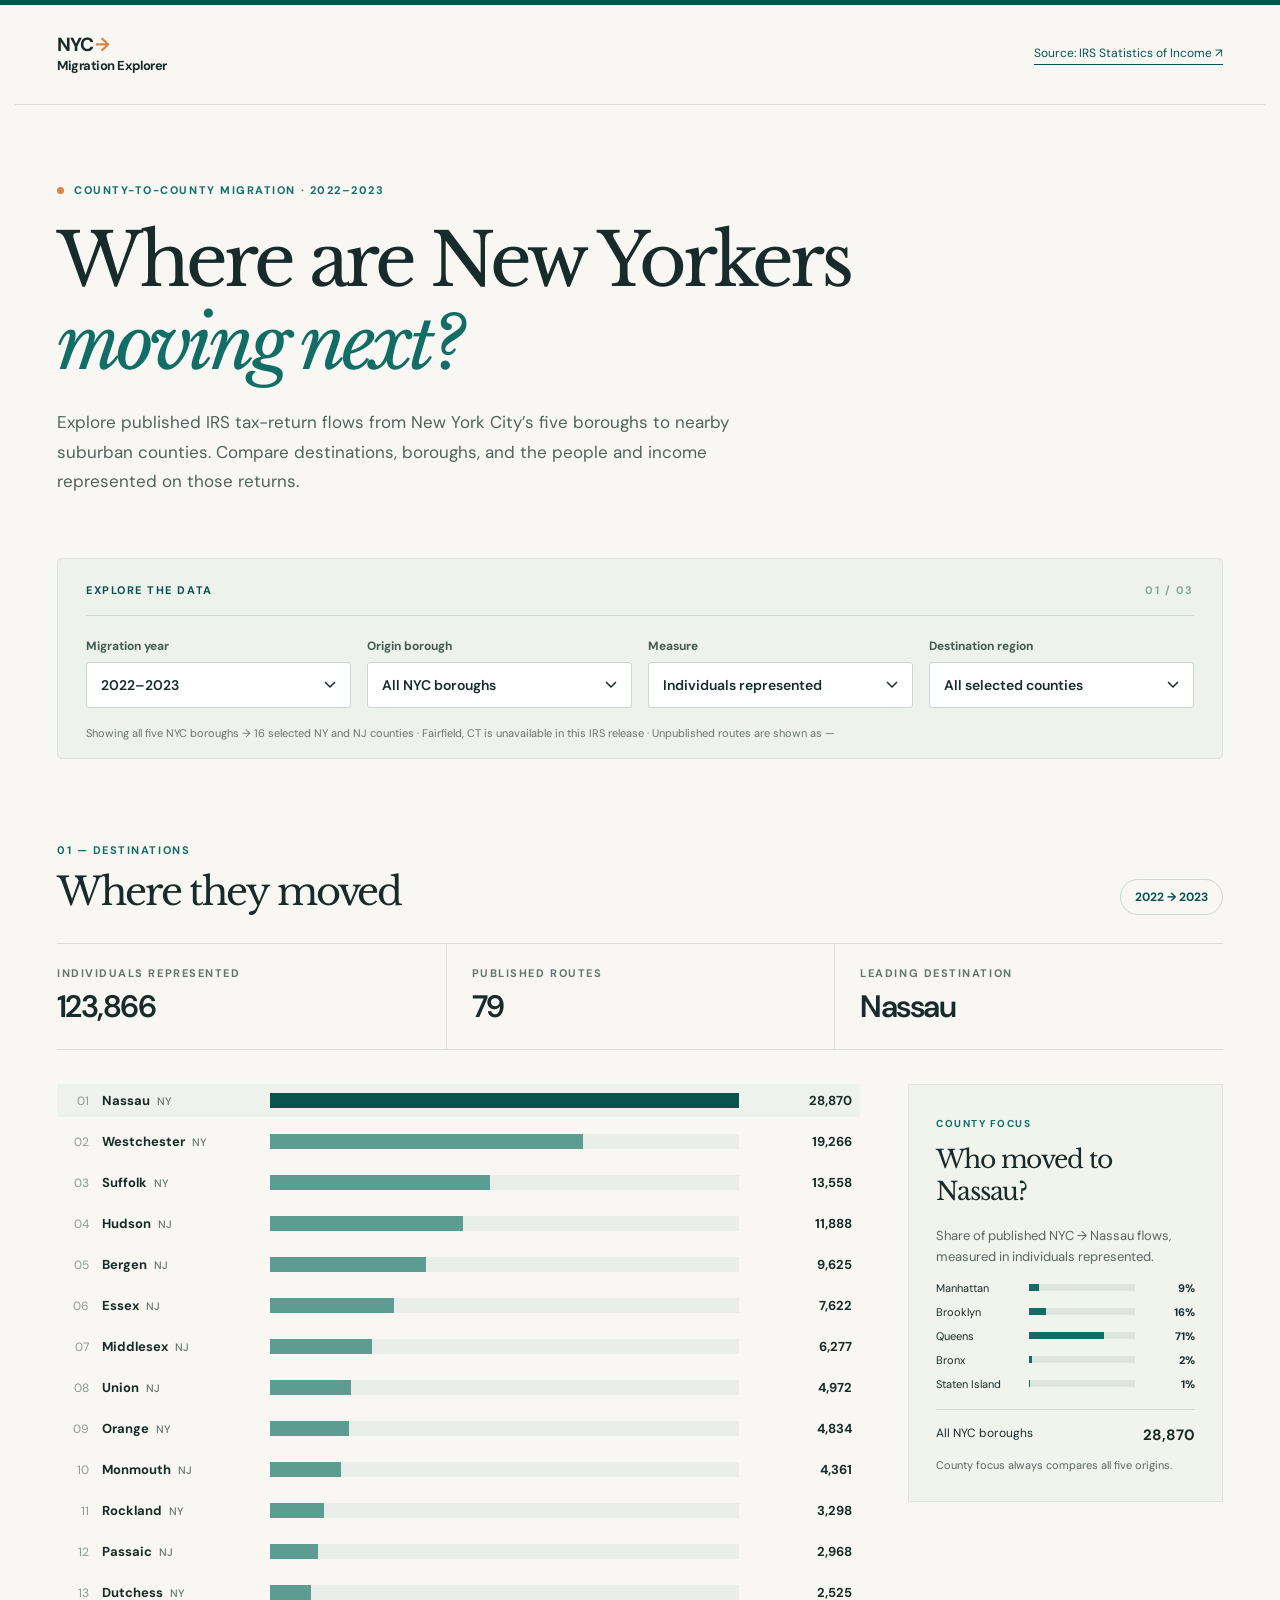
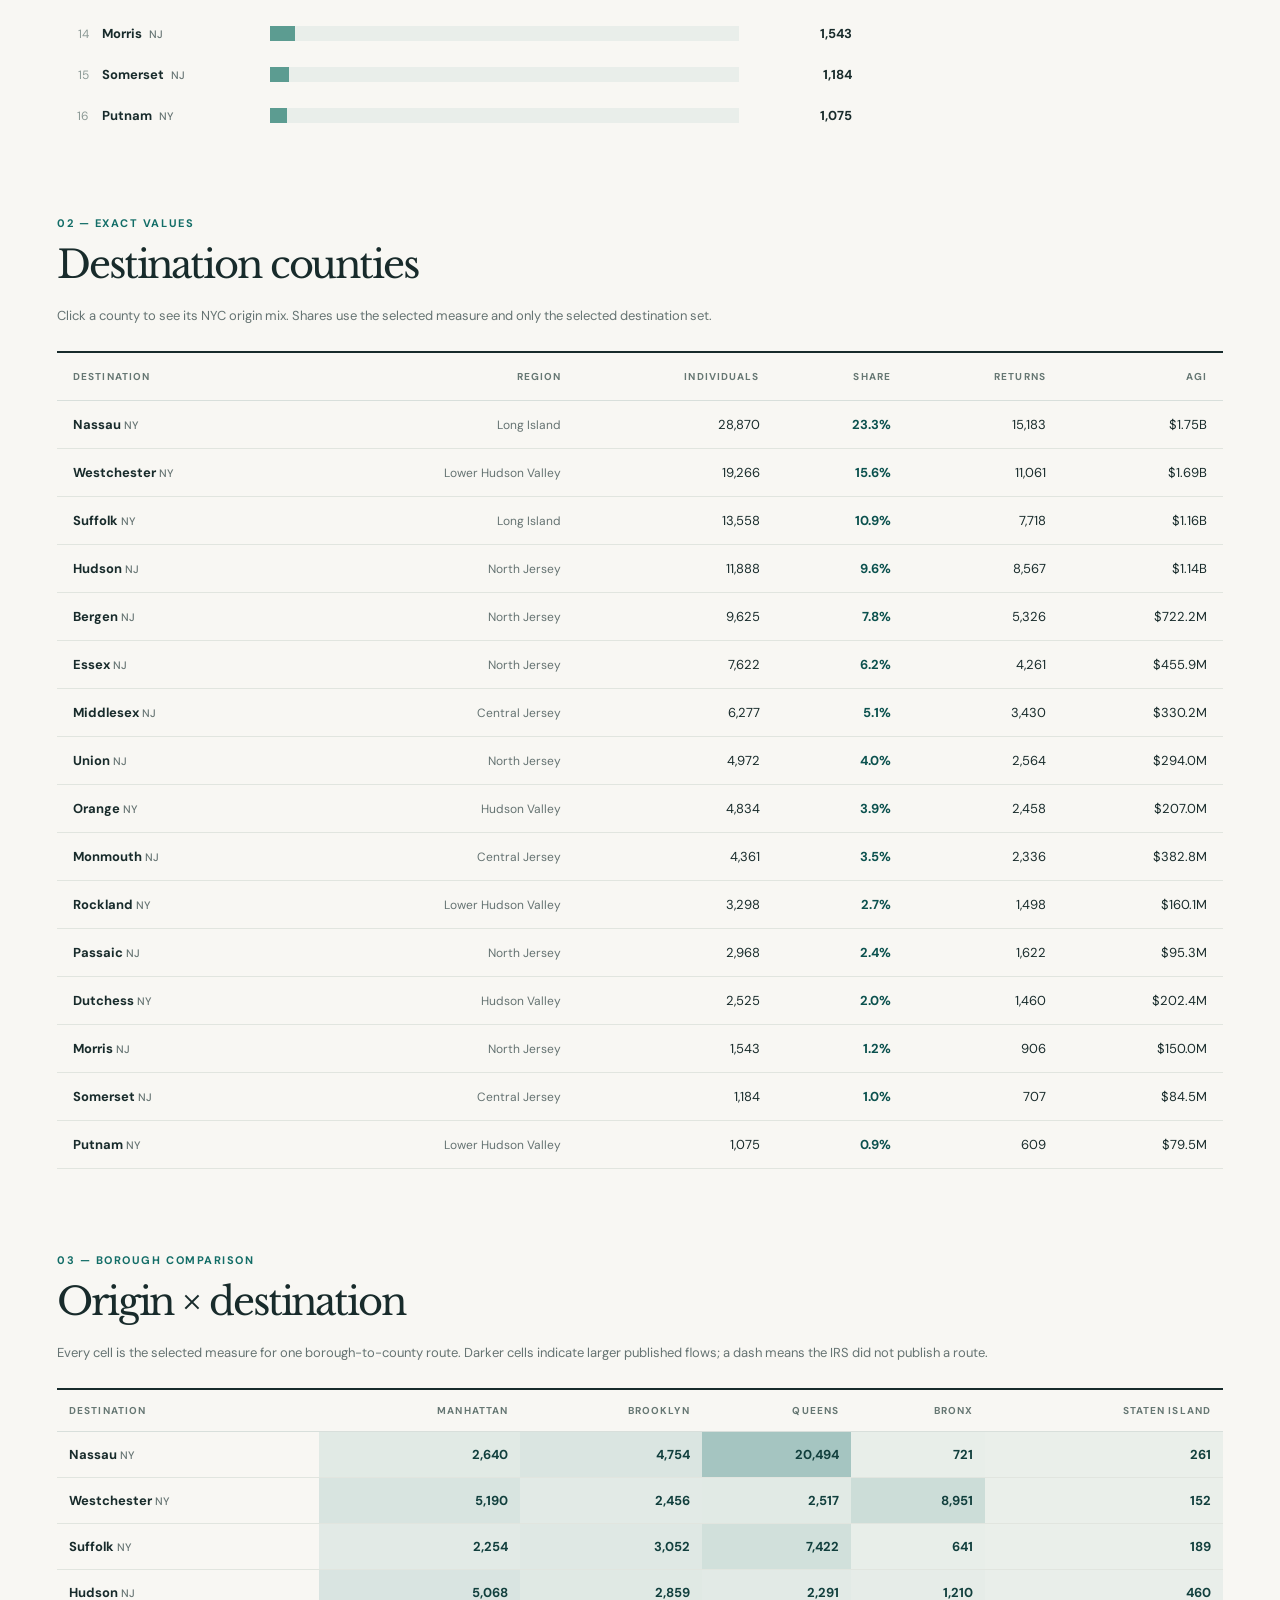
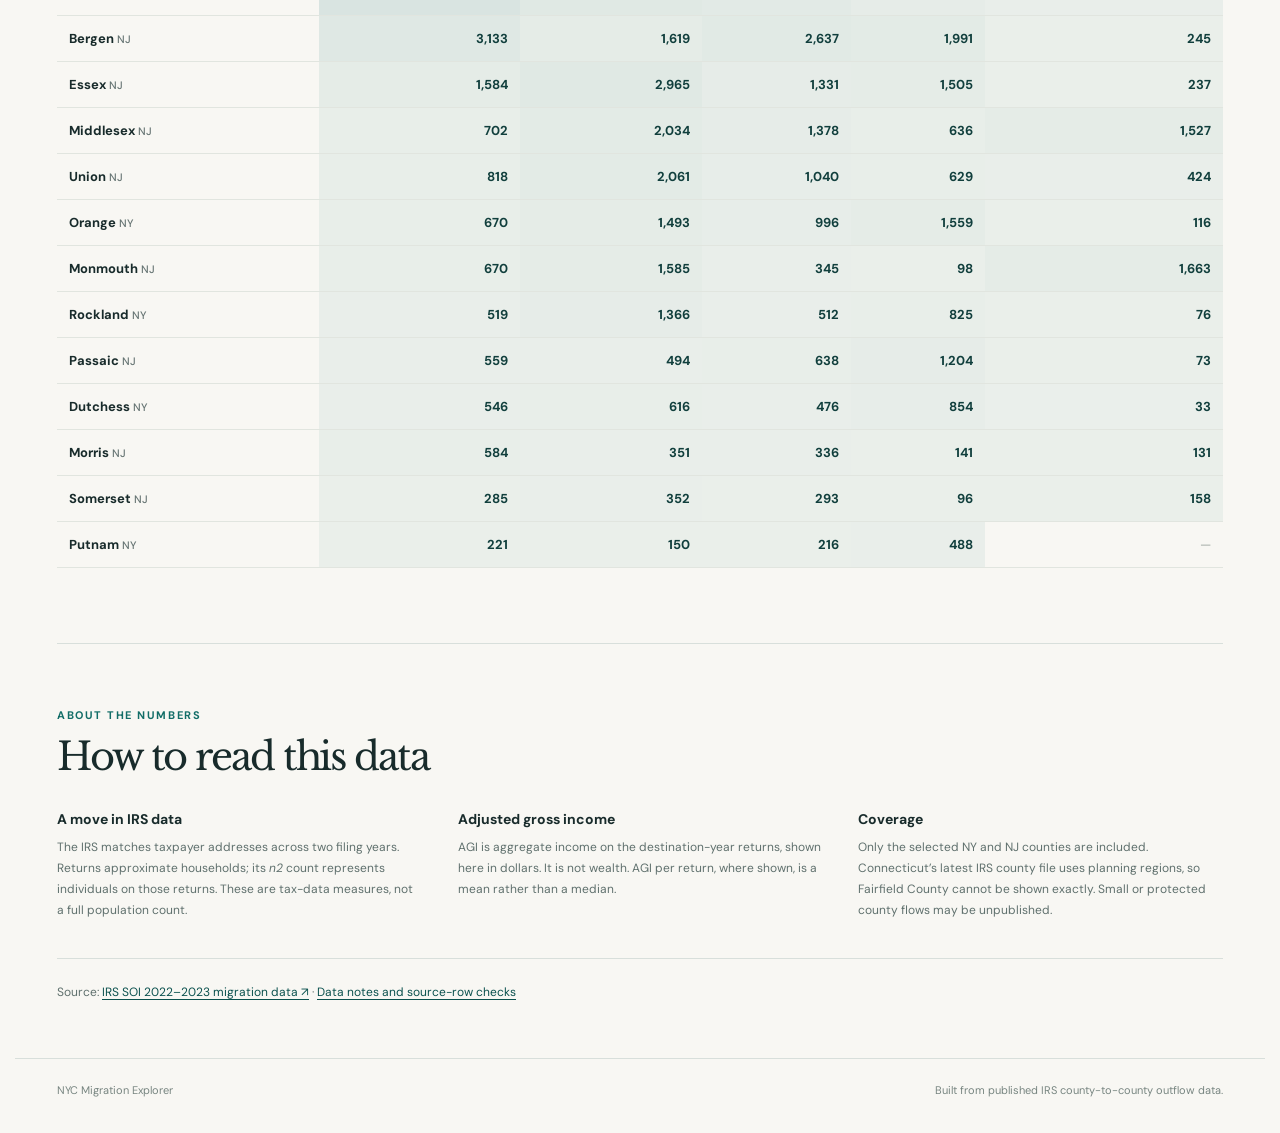
==== county.html @ 56b4300f "default message" ====
<!doctype html>
<html lang="en">
<head>
  <meta charset="utf-8">
  <meta name="viewport" content="width=device-width, initial-scale=1">
  <meta name="theme-color" content="#f8f7f3">
  <title>NYC Migration Explorer · IRS SOI</title>
  <link rel="stylesheet" href="county.css">
</head>
<body>
  <div class="topline"></div>
  <header class="site-header shell">
    <a class="brand" href="county.html">NYC<span class="brand-mark">→</span><br><span>Migration Explorer</span></a>
    <a class="source-link" href="https://www.irs.gov/statistics/soi-tax-stats-migration-data" target="_blank" rel="noopener">Source: IRS Statistics of Income <span aria-hidden="true">↗</span></a>
  </header>

  <main class="shell">
    <section class="intro" aria-labelledby="page-title">
      <div class="eyebrow"><span class="eyebrow-dot"></span> COUNTY-TO-COUNTY MIGRATION · 2022–2023</div>
      <h1 id="page-title">Where are New Yorkers<br><em>moving next?</em></h1>
      <p>Explore published IRS tax-return flows from New York City’s five boroughs to nearby suburban counties. Compare destinations, boroughs, and the people and income represented on those returns.</p>
    </section>

    <section class="control-panel" aria-label="Explore migration flows">
      <div class="control-heading"><span>EXPLORE THE DATA</span><span class="control-index">01 / 03</span></div>
      <div class="controls">
        <label>Migration year
          <select id="year" aria-label="Migration year"><option value="2022-2023">2022–2023</option></select>
        </label>
        <label>Origin borough
          <select id="origin" aria-label="Origin borough"><option value="all">All NYC boroughs</option></select>
        </label>
        <label>Measure
          <select id="metric" aria-label="Measure">
            <option value="exemptions">Individuals represented</option>
            <option value="returns">Tax returns</option>
            <option value="agi_usd">Aggregate AGI</option>
          </select>
        </label>
        <label>Destination region
          <select id="region" aria-label="Destination region"><option value="all">All selected counties</option></select>
        </label>
      </div>
      <p class="filter-note" id="filter-note"></p>
    </section>

    <section class="overview" aria-labelledby="ranking-title">
      <div class="section-heading"><div><span class="section-kicker">01 — DESTINATIONS</span><h2 id="ranking-title">Where they moved</h2></div><span class="year-pill">2022 → 2023</span></div>
      <div class="summary-strip">
        <div><span class="summary-label" id="total-label">INDIVIDUALS REPRESENTED</span><strong id="total-value">—</strong></div>
        <div><span class="summary-label">PUBLISHED ROUTES</span><strong id="route-count">—</strong></div>
        <div><span class="summary-label">LEADING DESTINATION</span><strong id="top-county">—</strong></div>
      </div>
      <div class="chart-layout">
        <div class="ranking" id="ranking" aria-label="Ranked destination counties"></div>
        <aside class="insight" id="insight" aria-live="polite"></aside>
      </div>
    </section>

    <section class="table-section" aria-labelledby="table-title">
      <div class="section-heading"><div><span class="section-kicker">02 — EXACT VALUES</span><h2 id="table-title">Destination counties</h2></div></div>
      <p class="section-description">Click a county to see its NYC origin mix. Shares use the selected measure and only the selected destination set.</p>
      <div class="table-scroll"><table id="destination-table"><thead><tr><th scope="col">Destination</th><th scope="col">Region</th><th scope="col" id="table-metric">Individuals</th><th scope="col">Share</th><th scope="col">Returns</th><th scope="col">AGI</th></tr></thead><tbody></tbody></table></div>
    </section>

    <section class="matrix-section" aria-labelledby="matrix-title">
      <div class="section-heading"><div><span class="section-kicker">03 — BOROUGH COMPARISON</span><h2 id="matrix-title">Origin × destination</h2></div></div>
      <p class="section-description">Every cell is the selected measure for one borough-to-county route. Darker cells indicate larger published flows; a dash means the IRS did not publish a route.</p>
      <div class="table-scroll"><table id="matrix"><thead></thead><tbody></tbody></table></div>
    </section>

    <section class="method" id="methodology" aria-labelledby="method-title">
      <span class="section-kicker">ABOUT THE NUMBERS</span>
      <h2 id="method-title">How to read this data</h2>
      <div class="method-grid">
        <div><h3>A move in IRS data</h3><p>The IRS matches taxpayer addresses across two filing years. Returns approximate households; its <em>n2</em> count represents individuals on those returns. These are tax-data measures, not a full population count.</p></div>
        <div><h3>Adjusted gross income</h3><p>AGI is aggregate income on the destination-year returns, shown here in dollars. It is not wealth. AGI per return, where shown, is a mean rather than a median.</p></div>
        <div><h3>Coverage</h3><p>Only the selected NY and NJ counties are included. Connecticut’s latest IRS county file uses planning regions, so Fairfield County cannot be shown exactly. Small or protected county flows may be unpublished.</p></div>
      </div>
      <p class="method-foot">Source: <a href="https://www.irs.gov/statistics/soi-tax-stats-migration-data-2022-2023" target="_blank" rel="noopener">IRS SOI 2022–2023 migration data ↗</a> · <a href="DATA_NOTES.md">Data notes and source-row checks</a></p>
    </section>
  </main>
  <footer class="site-footer shell"><span>NYC Migration Explorer</span><span>Built from published IRS county-to-county outflow data.</span></footer>
  <script src="county.js" defer></script>
</body>
</html>
---- county.css ----
@import url('https://fonts.googleapis.com/css2?family=DM+Sans:wght@400;500;600;700&family=Libre+Baskerville:ital,wght@0,400;0,700;1,400&display=swap');
:root{--paper:#f8f7f3;--ink:#182b2b;--muted:#657372;--line:#d8dfdb;--teal:#126d67;--teal-dark:#0b514e;--soft:#e8f0eb;--orange:#d9864b}
*{box-sizing:border-box}html{scroll-behavior:smooth}body{margin:0;background:var(--paper);color:var(--ink);font-family:'DM Sans',Arial,sans-serif;font-size:15px}a{color:inherit}.topline{height:5px;background:var(--teal-dark)}.shell{max-width:1250px;margin:auto;padding-left:42px;padding-right:42px}.site-header{height:100px;display:flex;align-items:center;justify-content:space-between;border-bottom:1px solid var(--line)}.brand{text-decoration:none;font-weight:700;letter-spacing:-.055em;font-size:19px;line-height:.96}.brand span:last-child{font-size:13px;letter-spacing:-.035em}.brand-mark{color:var(--orange);padding-left:2px}.source-link{font-size:12px;color:var(--teal-dark);text-decoration:none;border-bottom:1px solid var(--teal-dark);padding-bottom:3px}.source-link:hover{color:var(--orange);border-color:var(--orange)}.intro{padding:78px 0 62px;max-width:900px}.eyebrow,.section-kicker,.control-heading,.summary-label{font-size:11px;font-weight:700;letter-spacing:.14em}.eyebrow{color:var(--teal);display:flex;gap:10px;align-items:center}.eyebrow-dot{width:7px;height:7px;border-radius:50%;background:var(--orange)}h1,h2,h3,p{margin-top:0}h1,h2{font-family:'Libre Baskerville',Georgia,serif;letter-spacing:-.055em}h1{font-size:clamp(46px,5.7vw,74px);line-height:1.14;margin:22px 0 23px;font-weight:400}h1 em{color:var(--teal);font-weight:400}.intro p{max-width:700px;font-size:17px;line-height:1.72;color:#516260;margin-bottom:0}.control-panel{background:#edf2ed;border:1px solid #d8e4dc;border-radius:5px;padding:24px 28px 18px}.control-heading{display:flex;justify-content:space-between;color:var(--teal-dark);padding-bottom:18px;border-bottom:1px solid #ccdad0}.control-index{color:#8aa39b}.controls{display:grid;grid-template-columns:repeat(4,1fr);gap:16px;padding-top:22px}.controls label{font-size:12px;font-weight:700;color:#435a55;display:flex;flex-direction:column;gap:8px}.controls select{appearance:none;background:#fff url("data:image/svg+xml,%3Csvg xmlns='http://www.w3.org/2000/svg' width='12' height='8'%3E%3Cpath d='m1 1 5 5 5-5' fill='none' stroke='%23182b2b' stroke-width='1.5'/%3E%3C/svg%3E") no-repeat right 14px center;border:1px solid #cad8cf;border-radius:3px;padding:13px 34px 13px 14px;color:var(--ink);font:600 14px 'DM Sans',Arial,sans-serif;width:100%;cursor:pointer}.controls select:focus{outline:2px solid var(--teal);outline-offset:2px}.filter-note{font-size:11px;color:var(--muted);margin:18px 0 0}.overview,.table-section,.matrix-section{padding-top:80px}.section-heading{display:flex;align-items:end;justify-content:space-between;gap:20px;margin-bottom:28px}.section-kicker{color:var(--teal)}h2{font-size:clamp(31px,3vw,42px);line-height:1.2;font-weight:400;margin:10px 0 0}.year-pill{border:1px solid #c9d8d0;border-radius:25px;padding:9px 14px;color:var(--teal-dark);font-size:12px;font-weight:700;white-space:nowrap}.summary-strip{display:grid;grid-template-columns:repeat(3,1fr);border-top:1px solid var(--line);border-bottom:1px solid var(--line);margin-bottom:34px}.summary-strip>div{padding:22px 25px 24px 0;display:flex;flex-direction:column;gap:8px}.summary-strip>div+div{border-left:1px solid var(--line);padding-left:25px}.summary-label{color:var(--muted)}.summary-strip strong{font-size:31px;line-height:1.2;font-weight:600;letter-spacing:-.05em}.chart-layout{display:grid;grid-template-columns:minmax(0,1fr) 315px;gap:48px}.ranking{display:flex;flex-direction:column;gap:8px}.rank-row{border:0;background:transparent;width:100%;display:grid;grid-template-columns:32px 155px minmax(60px,1fr) 100px;gap:13px;align-items:center;text-align:left;padding:8px 8px 8px 0;color:var(--ink);font:inherit;cursor:pointer;border-radius:3px}.rank-row:hover,.rank-row.active{background:#edf2ed}.rank-index{color:#8c9a96;font-size:12px;text-align:right}.rank-name{font-weight:700;font-size:13px}.rank-name small{font-weight:500;color:var(--muted);margin-left:4px}.bar-track{height:15px;background:#e9eeea;display:block}.bar-fill{height:100%;display:block;background:#5c9c91}.rank-row:first-child .bar-fill,.rank-row.active .bar-fill{background:var(--teal-dark)}.rank-value{text-align:right;font-variant-numeric:tabular-nums;font-size:13px;font-weight:700}.insight{background:#f1f3ed;border:1px solid #dfe5dc;padding:27px;align-self:start;position:sticky;top:20px;min-height:310px}.insight-kicker{color:var(--teal);font-size:10px;letter-spacing:.15em;font-weight:700}.insight h3{font:400 25px/1.28 'Libre Baskerville',Georgia,serif;letter-spacing:-.045em;margin:12px 0 18px}.insight p{font-size:13px;color:#566764;line-height:1.6}.insight-stat{border-top:1px solid #d4ddd3;padding:15px 0 0;margin-top:18px;display:flex;justify-content:space-between;gap:8px;font-size:12px}.insight-stat strong{font-size:15px}.insight-origin{display:grid;grid-template-columns:85px 1fr 52px;gap:8px;align-items:center;margin-top:10px;font-size:11px}.insight-origin span:last-child{text-align:right;font-variant-numeric:tabular-nums;font-weight:700}.mini-bar{height:7px;background:#dbe5dd}.mini-bar i{height:100%;display:block;background:var(--teal)}.section-description{font-size:13px;line-height:1.6;color:var(--muted);margin:-10px 0 24px}.table-scroll{overflow-x:auto;border-top:2px solid var(--ink)}table{width:100%;border-collapse:collapse;white-space:nowrap}th{text-align:right;color:#667773;font-size:10px;letter-spacing:.11em;text-transform:uppercase;padding:17px 16px;border-bottom:1px solid var(--line)}th:first-child,td:first-child{text-align:left}td{padding:15px 16px;border-bottom:1px solid #e1e5df;font-size:13px;font-variant-numeric:tabular-nums;text-align:right}tbody tr:hover{background:#eef2ec}#destination-table tbody tr{cursor:pointer}td:first-child{font-weight:700}td:first-child small{font-weight:500;color:var(--muted)}.region-cell{color:var(--muted);font-size:12px}.share-cell{color:var(--teal-dark);font-weight:700}.matrix-section{padding-bottom:75px}#matrix th:first-child{position:sticky;left:0;background:var(--paper);z-index:1}#matrix td:first-child{position:sticky;left:0;background:var(--paper);z-index:1}#matrix tbody tr:hover td:first-child{background:#eef2ec}#matrix th,#matrix td{padding:14px 12px}#matrix td.heat{color:#113f3d;font-weight:700}#matrix td.missing{color:#a0a8a3}.method{border-top:1px solid var(--line);padding:60px 0 55px}.method h2{margin-bottom:30px}.method-grid{display:grid;grid-template-columns:repeat(3,1fr);gap:36px}.method h3{font-size:14px;margin:0 0 9px}.method p{font-size:12px;line-height:1.75;color:#5f706d}.method-foot{margin:25px 0 0;padding-top:23px;border-top:1px solid var(--line)}.method-foot a{color:var(--teal-dark);text-decoration-thickness:1px;text-underline-offset:3px}.site-footer{border-top:1px solid var(--line);padding-top:24px;padding-bottom:36px;display:flex;justify-content:space-between;color:#778580;font-size:11px}.error{padding:30px;color:#8e3d30;background:#fff0e9}
@media(max-width:900px){.shell{padding-left:24px;padding-right:24px}.controls{grid-template-columns:repeat(2,1fr)}.chart-layout{grid-template-columns:1fr}.insight{position:static;min-height:0}.method-grid{gap:20px}.rank-row{grid-template-columns:28px 155px minmax(60px,1fr) 90px}}
@media(max-width:600px){.site-header{height:78px}.source-link{font-size:10px;max-width:150px;text-align:right}.intro{padding:55px 0 43px}.intro p{font-size:15px}.controls{grid-template-columns:1fr}.control-panel{padding:19px}.overview,.table-section,.matrix-section{padding-top:58px}.summary-strip>div{padding:14px 8px 15px 0}.summary-strip>div+div{padding-left:10px}.summary-label{font-size:8px}.summary-strip strong{font-size:19px}.rank-row{grid-template-columns:22px 112px minmax(30px,1fr) 71px;gap:7px}.rank-name,.rank-value{font-size:11px}.rank-name small{display:none}.bar-track{height:12px}.method-grid{grid-template-columns:1fr;gap:10px}.site-footer{display:block}.site-footer span{display:block;margin-top:7px}td,th{padding:12px}}
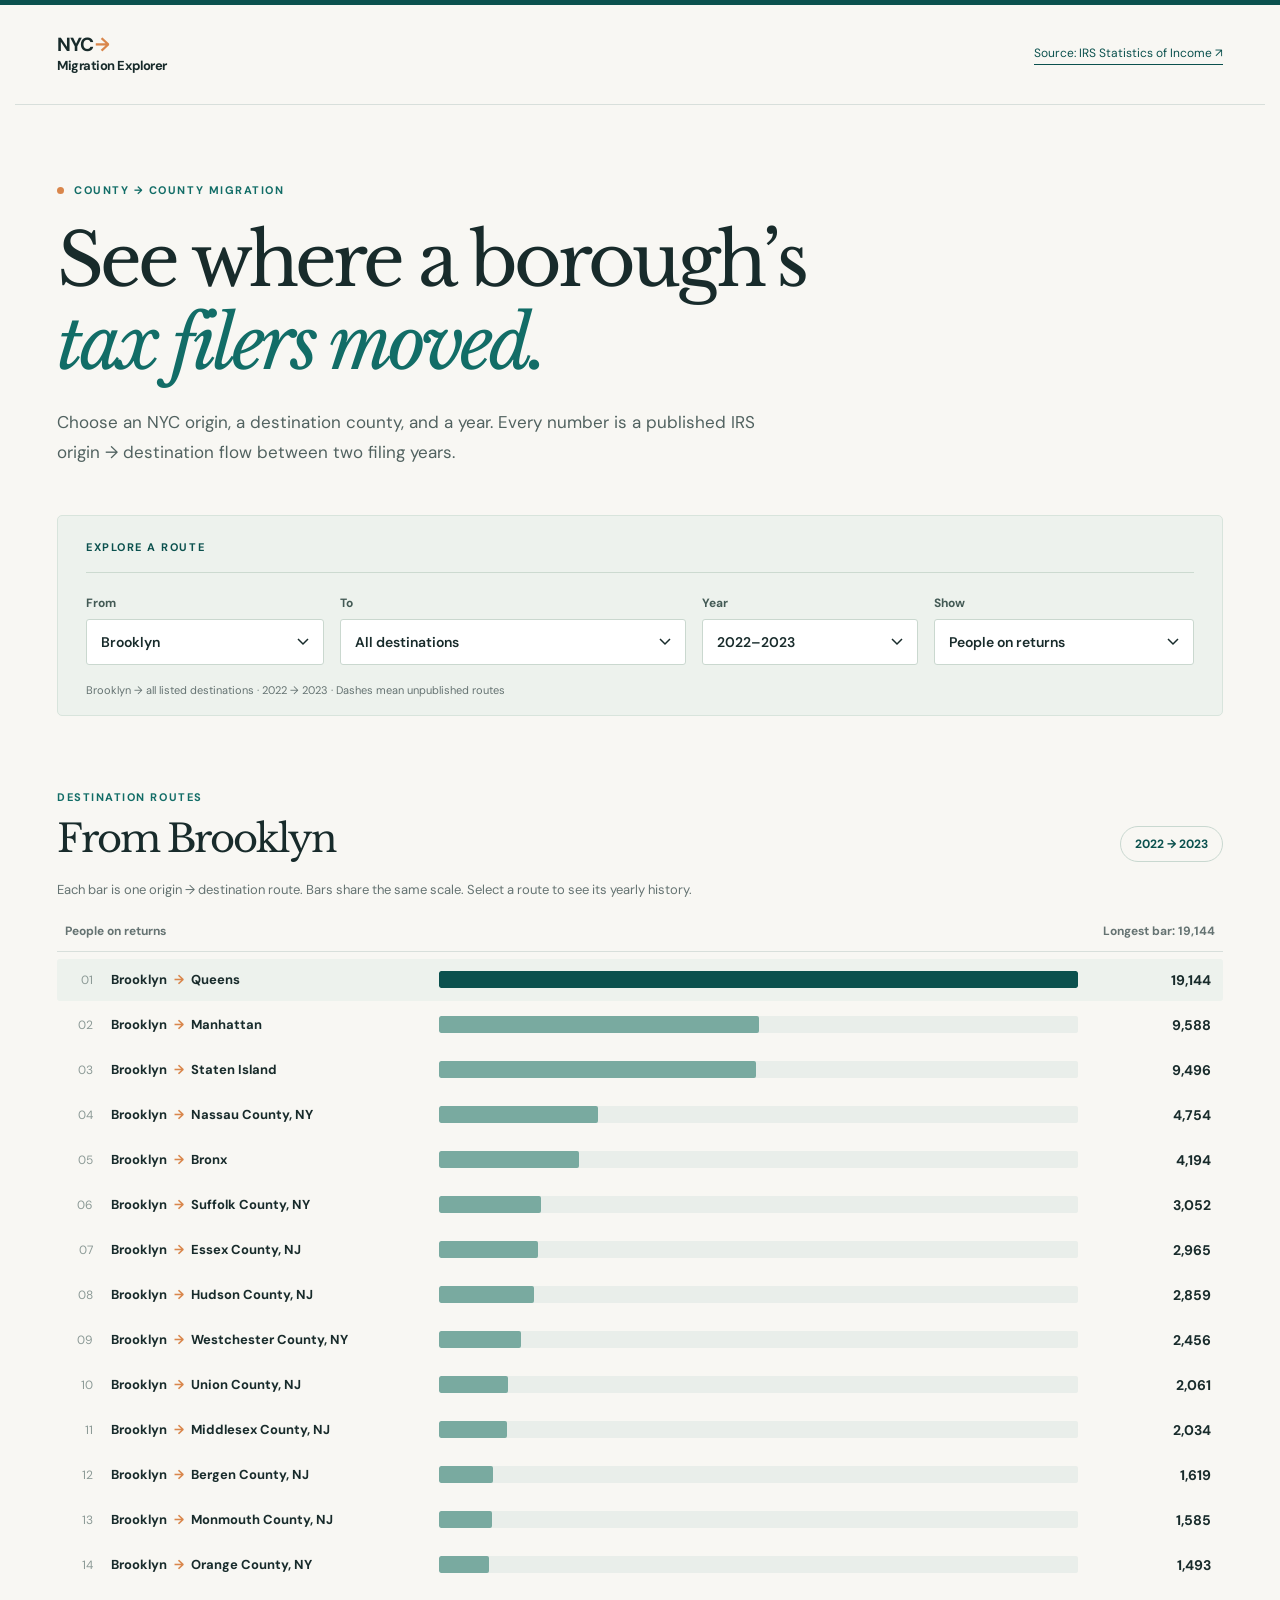
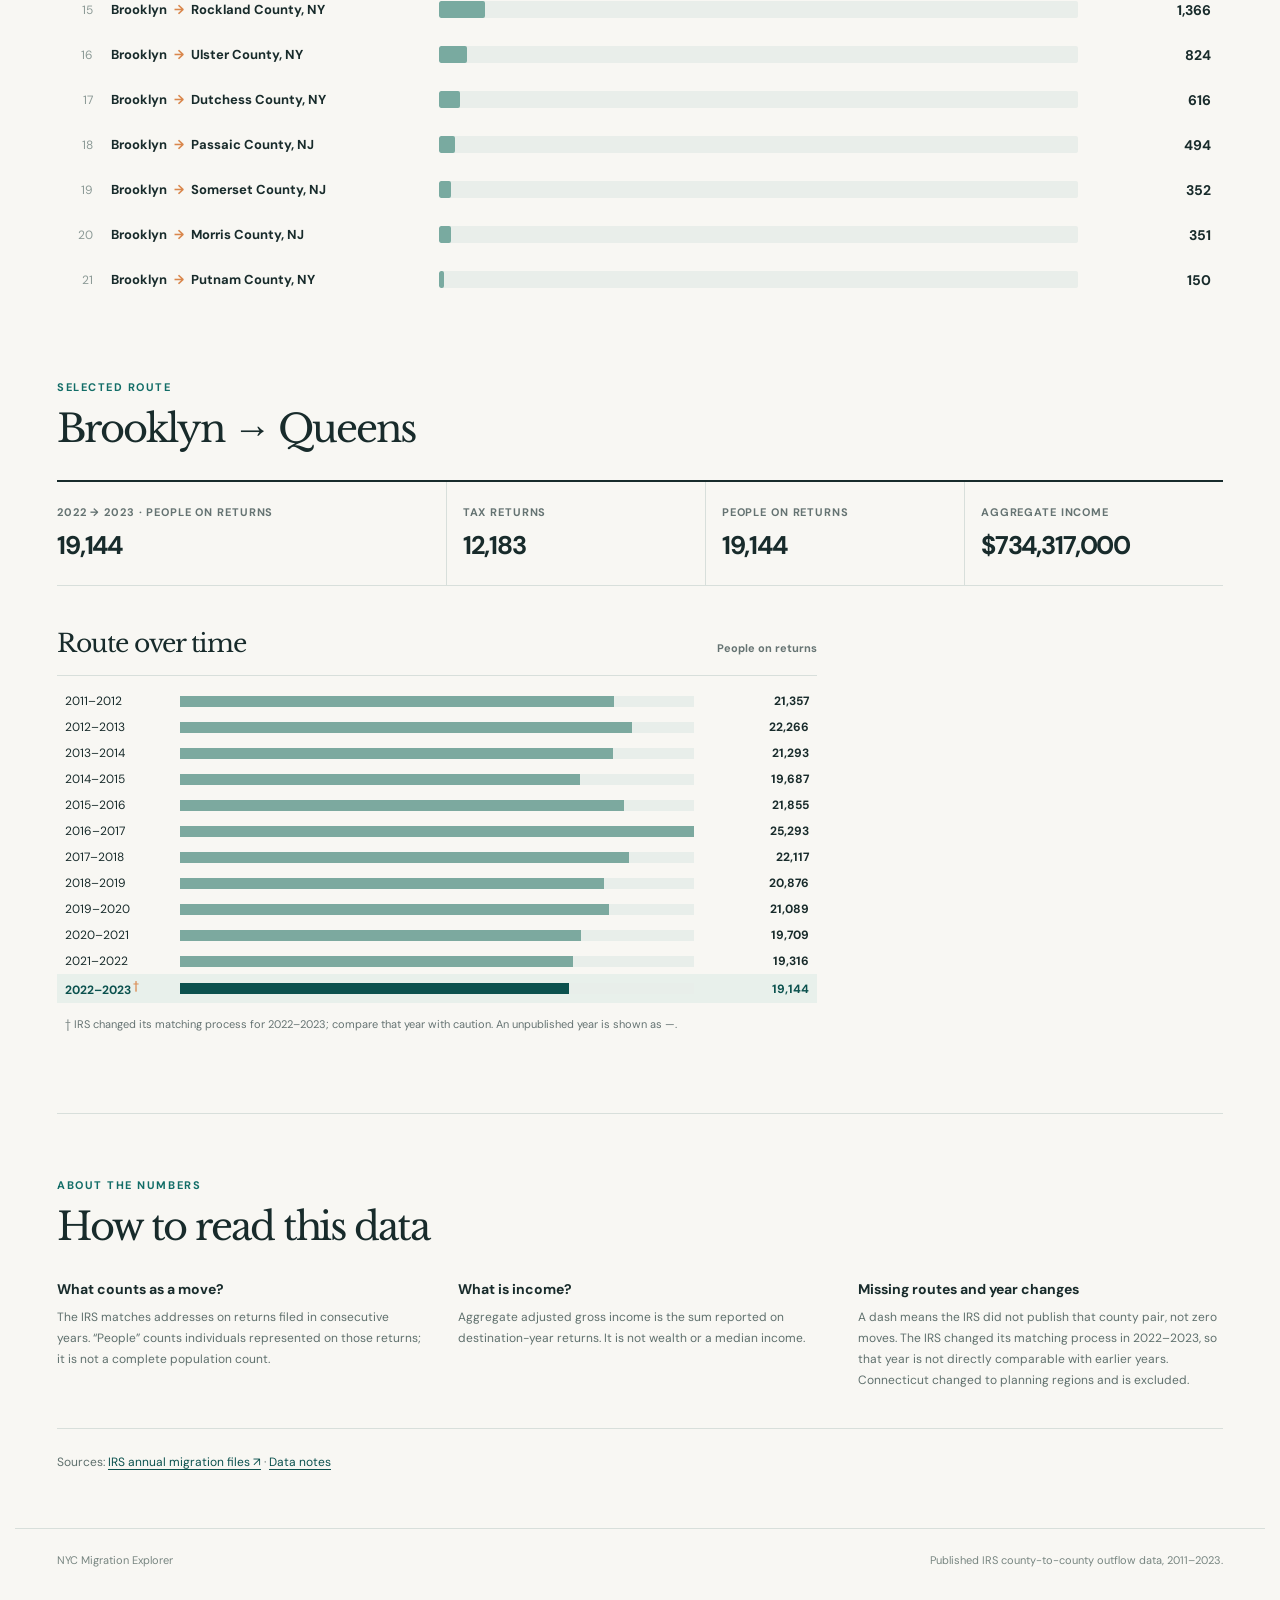
==== commit 6470e9d3: "abc" ====
--- a/county.html
+++ b/county.html
@@ -4,83 +4,61 @@
   <meta charset="utf-8">
   <meta name="viewport" content="width=device-width, initial-scale=1">
   <meta name="theme-color" content="#f8f7f3">
-  <title>NYC Migration Explorer · IRS SOI</title>
+  <title>NYC County Migration Explorer</title>
   <link rel="stylesheet" href="county.css">
 </head>
 <body>
   <div class="topline"></div>
   <header class="site-header shell">
     <a class="brand" href="county.html">NYC<span class="brand-mark">→</span><br><span>Migration Explorer</span></a>
-    <a class="source-link" href="https://www.irs.gov/statistics/soi-tax-stats-migration-data" target="_blank" rel="noopener">Source: IRS Statistics of Income <span aria-hidden="true">↗</span></a>
+    <a class="source-link" href="https://www.irs.gov/statistics/soi-tax-stats-migration-data" target="_blank" rel="noopener">Source: IRS Statistics of Income ↗</a>
   </header>
-
   <main class="shell">
-    <section class="intro" aria-labelledby="page-title">
-      <div class="eyebrow"><span class="eyebrow-dot"></span> COUNTY-TO-COUNTY MIGRATION · 2022–2023</div>
-      <h1 id="page-title">Where are New Yorkers<br><em>moving next?</em></h1>
-      <p>Explore published IRS tax-return flows from New York City’s five boroughs to nearby suburban counties. Compare destinations, boroughs, and the people and income represented on those returns.</p>
+    <section class="intro">
+      <div class="eyebrow"><span class="eyebrow-dot"></span> COUNTY → COUNTY MIGRATION</div>
+      <h1>See where a borough’s<br><em>tax filers moved.</em></h1>
+      <p>Choose an NYC origin, a destination county, and a year. Every number is a published IRS origin → destination flow between two filing years.</p>
     </section>
 
-    <section class="control-panel" aria-label="Explore migration flows">
-      <div class="control-heading"><span>EXPLORE THE DATA</span><span class="control-index">01 / 03</span></div>
+    <section class="control-panel" aria-label="Choose a route and year">
+      <div class="control-heading">EXPLORE A ROUTE</div>
       <div class="controls">
-        <label>Migration year
-          <select id="year" aria-label="Migration year"><option value="2022-2023">2022–2023</option></select>
-        </label>
-        <label>Origin borough
-          <select id="origin" aria-label="Origin borough"><option value="all">All NYC boroughs</option></select>
-        </label>
-        <label>Measure
-          <select id="metric" aria-label="Measure">
-            <option value="exemptions">Individuals represented</option>
-            <option value="returns">Tax returns</option>
-            <option value="agi_usd">Aggregate AGI</option>
-          </select>
-        </label>
-        <label>Destination region
-          <select id="region" aria-label="Destination region"><option value="all">All selected counties</option></select>
-        </label>
+        <label>From <select id="origin" aria-label="Origin borough"></select></label>
+        <label>To <select id="destination" aria-label="Destination county"><option value="all">All destinations</option></select></label>
+        <label>Year <select id="year" aria-label="Migration year"></select></label>
+        <label>Show <select id="metric" aria-label="Measure">
+          <option value="people">People on returns</option>
+          <option value="returns">Tax returns</option>
+          <option value="agi_usd">Aggregate income</option>
+        </select></label>
       </div>
       <p class="filter-note" id="filter-note"></p>
     </section>
 
     <section class="overview" aria-labelledby="ranking-title">
-      <div class="section-heading"><div><span class="section-kicker">01 — DESTINATIONS</span><h2 id="ranking-title">Where they moved</h2></div><span class="year-pill">2022 → 2023</span></div>
-      <div class="summary-strip">
-        <div><span class="summary-label" id="total-label">INDIVIDUALS REPRESENTED</span><strong id="total-value">—</strong></div>
-        <div><span class="summary-label">PUBLISHED ROUTES</span><strong id="route-count">—</strong></div>
-        <div><span class="summary-label">LEADING DESTINATION</span><strong id="top-county">—</strong></div>
-      </div>
-      <div class="chart-layout">
-        <div class="ranking" id="ranking" aria-label="Ranked destination counties"></div>
-        <aside class="insight" id="insight" aria-live="polite"></aside>
-      </div>
+      <div class="section-heading"><div><span class="section-kicker">DESTINATION ROUTES</span><h2 id="ranking-title">From Brooklyn</h2></div><span class="year-pill" id="year-pill"></span></div>
+      <p class="section-description">Each bar is one origin → destination route. Bars share the same scale. Select a route to see its yearly history.</p>
+      <div class="chart-key"><span id="chart-measure"></span><span id="chart-scale"></span></div>
+      <div class="ranking" id="ranking" aria-label="Ranked county-to-county routes"></div>
     </section>
 
-    <section class="table-section" aria-labelledby="table-title">
-      <div class="section-heading"><div><span class="section-kicker">02 — EXACT VALUES</span><h2 id="table-title">Destination counties</h2></div></div>
-      <p class="section-description">Click a county to see its NYC origin mix. Shares use the selected measure and only the selected destination set.</p>
-      <div class="table-scroll"><table id="destination-table"><thead><tr><th scope="col">Destination</th><th scope="col">Region</th><th scope="col" id="table-metric">Individuals</th><th scope="col">Share</th><th scope="col">Returns</th><th scope="col">AGI</th></tr></thead><tbody></tbody></table></div>
+    <section class="route-section" aria-labelledby="route-title">
+      <div class="section-heading"><div><span class="section-kicker">SELECTED ROUTE</span><h2 id="route-title">Brooklyn → Manhattan</h2></div></div>
+      <div id="route-detail"></div>
     </section>
 
-    <section class="matrix-section" aria-labelledby="matrix-title">
-      <div class="section-heading"><div><span class="section-kicker">03 — BOROUGH COMPARISON</span><h2 id="matrix-title">Origin × destination</h2></div></div>
-      <p class="section-description">Every cell is the selected measure for one borough-to-county route. Darker cells indicate larger published flows; a dash means the IRS did not publish a route.</p>
-      <div class="table-scroll"><table id="matrix"><thead></thead><tbody></tbody></table></div>
-    </section>
-
-    <section class="method" id="methodology" aria-labelledby="method-title">
+    <section class="method" aria-labelledby="method-title">
       <span class="section-kicker">ABOUT THE NUMBERS</span>
       <h2 id="method-title">How to read this data</h2>
       <div class="method-grid">
-        <div><h3>A move in IRS data</h3><p>The IRS matches taxpayer addresses across two filing years. Returns approximate households; its <em>n2</em> count represents individuals on those returns. These are tax-data measures, not a full population count.</p></div>
-        <div><h3>Adjusted gross income</h3><p>AGI is aggregate income on the destination-year returns, shown here in dollars. It is not wealth. AGI per return, where shown, is a mean rather than a median.</p></div>
-        <div><h3>Coverage</h3><p>Only the selected NY and NJ counties are included. Connecticut’s latest IRS county file uses planning regions, so Fairfield County cannot be shown exactly. Small or protected county flows may be unpublished.</p></div>
+        <div><h3>What counts as a move?</h3><p>The IRS matches addresses on returns filed in consecutive years. “People” counts individuals represented on those returns; it is not a complete population count.</p></div>
+        <div><h3>What is income?</h3><p>Aggregate adjusted gross income is the sum reported on destination-year returns. It is not wealth or a median income.</p></div>
+        <div><h3>Missing routes and year changes</h3><p>A dash means the IRS did not publish that county pair, not zero moves. The IRS changed its matching process in 2022–2023, so that year is not directly comparable with earlier years. Connecticut changed to planning regions and is excluded.</p></div>
       </div>
-      <p class="method-foot">Source: <a href="https://www.irs.gov/statistics/soi-tax-stats-migration-data-2022-2023" target="_blank" rel="noopener">IRS SOI 2022–2023 migration data ↗</a> · <a href="DATA_NOTES.md">Data notes and source-row checks</a></p>
+      <p class="method-foot">Sources: <a href="https://www.irs.gov/statistics/soi-tax-stats-migration-data" target="_blank" rel="noopener">IRS annual migration files ↗</a> · <a href="DATA_NOTES.md">Data notes</a></p>
     </section>
   </main>
-  <footer class="site-footer shell"><span>NYC Migration Explorer</span><span>Built from published IRS county-to-county outflow data.</span></footer>
+  <footer class="site-footer shell"><span>NYC Migration Explorer</span><span>Published IRS county-to-county outflow data, 2011–2023.</span></footer>
   <script src="county.js" defer></script>
 </body>
 </html>
--- a/county.css
+++ b/county.css
@@ -3,3 +3,18 @@
 *{box-sizing:border-box}html{scroll-behavior:smooth}body{margin:0;background:var(--paper);color:var(--ink);font-family:'DM Sans',Arial,sans-serif;font-size:15px}a{color:inherit}.topline{height:5px;background:var(--teal-dark)}.shell{max-width:1250px;margin:auto;padding-left:42px;padding-right:42px}.site-header{height:100px;display:flex;align-items:center;justify-content:space-between;border-bottom:1px solid var(--line)}.brand{text-decoration:none;font-weight:700;letter-spacing:-.055em;font-size:19px;line-height:.96}.brand span:last-child{font-size:13px;letter-spacing:-.035em}.brand-mark{color:var(--orange);padding-left:2px}.source-link{font-size:12px;color:var(--teal-dark);text-decoration:none;border-bottom:1px solid var(--teal-dark);padding-bottom:3px}.source-link:hover{color:var(--orange);border-color:var(--orange)}.intro{padding:78px 0 62px;max-width:900px}.eyebrow,.section-kicker,.control-heading,.summary-label{font-size:11px;font-weight:700;letter-spacing:.14em}.eyebrow{color:var(--teal);display:flex;gap:10px;align-items:center}.eyebrow-dot{width:7px;height:7px;border-radius:50%;background:var(--orange)}h1,h2,h3,p{margin-top:0}h1,h2{font-family:'Libre Baskerville',Georgia,serif;letter-spacing:-.055em}h1{font-size:clamp(46px,5.7vw,74px);line-height:1.14;margin:22px 0 23px;font-weight:400}h1 em{color:var(--teal);font-weight:400}.intro p{max-width:700px;font-size:17px;line-height:1.72;color:#516260;margin-bottom:0}.control-panel{background:#edf2ed;border:1px solid #d8e4dc;border-radius:5px;padding:24px 28px 18px}.control-heading{display:flex;justify-content:space-between;color:var(--teal-dark);padding-bottom:18px;border-bottom:1px solid #ccdad0}.control-index{color:#8aa39b}.controls{display:grid;grid-template-columns:repeat(4,1fr);gap:16px;padding-top:22px}.controls label{font-size:12px;font-weight:700;color:#435a55;display:flex;flex-direction:column;gap:8px}.controls select{appearance:none;background:#fff url("data:image/svg+xml,%3Csvg xmlns='http://www.w3.org/2000/svg' width='12' height='8'%3E%3Cpath d='m1 1 5 5 5-5' fill='none' stroke='%23182b2b' stroke-width='1.5'/%3E%3C/svg%3E") no-repeat right 14px center;border:1px solid #cad8cf;border-radius:3px;padding:13px 34px 13px 14px;color:var(--ink);font:600 14px 'DM Sans',Arial,sans-serif;width:100%;cursor:pointer}.controls select:focus{outline:2px solid var(--teal);outline-offset:2px}.filter-note{font-size:11px;color:var(--muted);margin:18px 0 0}.overview,.table-section,.matrix-section{padding-top:80px}.section-heading{display:flex;align-items:end;justify-content:space-between;gap:20px;margin-bottom:28px}.section-kicker{color:var(--teal)}h2{font-size:clamp(31px,3vw,42px);line-height:1.2;font-weight:400;margin:10px 0 0}.year-pill{border:1px solid #c9d8d0;border-radius:25px;padding:9px 14px;color:var(--teal-dark);font-size:12px;font-weight:700;white-space:nowrap}.summary-strip{display:grid;grid-template-columns:repeat(3,1fr);border-top:1px solid var(--line);border-bottom:1px solid var(--line);margin-bottom:34px}.summary-strip>div{padding:22px 25px 24px 0;display:flex;flex-direction:column;gap:8px}.summary-strip>div+div{border-left:1px solid var(--line);padding-left:25px}.summary-label{color:var(--muted)}.summary-strip strong{font-size:31px;line-height:1.2;font-weight:600;letter-spacing:-.05em}.chart-layout{display:grid;grid-template-columns:minmax(0,1fr) 315px;gap:48px}.ranking{display:flex;flex-direction:column;gap:8px}.rank-row{border:0;background:transparent;width:100%;display:grid;grid-template-columns:32px 155px minmax(60px,1fr) 100px;gap:13px;align-items:center;text-align:left;padding:8px 8px 8px 0;color:var(--ink);font:inherit;cursor:pointer;border-radius:3px}.rank-row:hover,.rank-row.active{background:#edf2ed}.rank-index{color:#8c9a96;font-size:12px;text-align:right}.rank-name{font-weight:700;font-size:13px}.rank-name small{font-weight:500;color:var(--muted);margin-left:4px}.bar-track{height:15px;background:#e9eeea;display:block}.bar-fill{height:100%;display:block;background:#5c9c91}.rank-row:first-child .bar-fill,.rank-row.active .bar-fill{background:var(--teal-dark)}.rank-value{text-align:right;font-variant-numeric:tabular-nums;font-size:13px;font-weight:700}.insight{background:#f1f3ed;border:1px solid #dfe5dc;padding:27px;align-self:start;position:sticky;top:20px;min-height:310px}.insight-kicker{color:var(--teal);font-size:10px;letter-spacing:.15em;font-weight:700}.insight h3{font:400 25px/1.28 'Libre Baskerville',Georgia,serif;letter-spacing:-.045em;margin:12px 0 18px}.insight p{font-size:13px;color:#566764;line-height:1.6}.insight-stat{border-top:1px solid #d4ddd3;padding:15px 0 0;margin-top:18px;display:flex;justify-content:space-between;gap:8px;font-size:12px}.insight-stat strong{font-size:15px}.insight-origin{display:grid;grid-template-columns:85px 1fr 52px;gap:8px;align-items:center;margin-top:10px;font-size:11px}.insight-origin span:last-child{text-align:right;font-variant-numeric:tabular-nums;font-weight:700}.mini-bar{height:7px;background:#dbe5dd}.mini-bar i{height:100%;display:block;background:var(--teal)}.section-description{font-size:13px;line-height:1.6;color:var(--muted);margin:-10px 0 24px}.table-scroll{overflow-x:auto;border-top:2px solid var(--ink)}table{width:100%;border-collapse:collapse;white-space:nowrap}th{text-align:right;color:#667773;font-size:10px;letter-spacing:.11em;text-transform:uppercase;padding:17px 16px;border-bottom:1px solid var(--line)}th:first-child,td:first-child{text-align:left}td{padding:15px 16px;border-bottom:1px solid #e1e5df;font-size:13px;font-variant-numeric:tabular-nums;text-align:right}tbody tr:hover{background:#eef2ec}#destination-table tbody tr{cursor:pointer}td:first-child{font-weight:700}td:first-child small{font-weight:500;color:var(--muted)}.region-cell{color:var(--muted);font-size:12px}.share-cell{color:var(--teal-dark);font-weight:700}.matrix-section{padding-bottom:75px}#matrix th:first-child{position:sticky;left:0;background:var(--paper);z-index:1}#matrix td:first-child{position:sticky;left:0;background:var(--paper);z-index:1}#matrix tbody tr:hover td:first-child{background:#eef2ec}#matrix th,#matrix td{padding:14px 12px}#matrix td.heat{color:#113f3d;font-weight:700}#matrix td.missing{color:#a0a8a3}.method{border-top:1px solid var(--line);padding:60px 0 55px}.method h2{margin-bottom:30px}.method-grid{display:grid;grid-template-columns:repeat(3,1fr);gap:36px}.method h3{font-size:14px;margin:0 0 9px}.method p{font-size:12px;line-height:1.75;color:#5f706d}.method-foot{margin:25px 0 0;padding-top:23px;border-top:1px solid var(--line)}.method-foot a{color:var(--teal-dark);text-decoration-thickness:1px;text-underline-offset:3px}.site-footer{border-top:1px solid var(--line);padding-top:24px;padding-bottom:36px;display:flex;justify-content:space-between;color:#778580;font-size:11px}.error{padding:30px;color:#8e3d30;background:#fff0e9}
 @media(max-width:900px){.shell{padding-left:24px;padding-right:24px}.controls{grid-template-columns:repeat(2,1fr)}.chart-layout{grid-template-columns:1fr}.insight{position:static;min-height:0}.method-grid{gap:20px}.rank-row{grid-template-columns:28px 155px minmax(60px,1fr) 90px}}
 @media(max-width:600px){.site-header{height:78px}.source-link{font-size:10px;max-width:150px;text-align:right}.intro{padding:55px 0 43px}.intro p{font-size:15px}.controls{grid-template-columns:1fr}.control-panel{padding:19px}.overview,.table-section,.matrix-section{padding-top:58px}.summary-strip>div{padding:14px 8px 15px 0}.summary-strip>div+div{padding-left:10px}.summary-label{font-size:8px}.summary-strip strong{font-size:19px}.rank-row{grid-template-columns:22px 112px minmax(30px,1fr) 71px;gap:7px}.rank-name,.rank-value{font-size:11px}.rank-name small{display:none}.bar-track{height:12px}.method-grid{grid-template-columns:1fr;gap:10px}.site-footer{display:block}.site-footer span{display:block;margin-top:7px}td,th{padding:12px}}
+
+/* Route-first chart and history */
+.intro{padding-bottom:48px}.controls{grid-template-columns:1.1fr 1.6fr 1fr 1.2fr}
+.overview{padding-top:70px}.overview .section-heading{margin-bottom:18px}.overview .section-description{margin:0 0 22px}
+.chart-key{display:flex;justify-content:space-between;gap:12px;color:var(--muted);font-size:12px;font-weight:700;border-bottom:1px solid var(--line);padding:0 8px 12px;margin-bottom:7px}
+.ranking{gap:3px}.rank-row{grid-template-columns:36px minmax(225px,310px) minmax(80px,1fr) 115px;gap:18px;padding:10px 12px 10px 0;min-height:42px}
+.rank-row:focus-visible{outline:2px solid var(--teal);outline-offset:2px}.rank-name{font-size:13px}.rank-name b{color:var(--orange);padding:0 4px}.rank-value{font-size:14px}
+.bar-track{height:17px;border-radius:2px;overflow:hidden}.bar-fill{border-radius:2px;background:#79aaa0}.rank-row.active .bar-fill{background:var(--teal-dark)}
+.route-section{padding:75px 0 80px}.route-summary{display:grid;grid-template-columns:1.5fr repeat(3,1fr);border-top:2px solid var(--ink);border-bottom:1px solid var(--line)}
+.route-summary>div{display:flex;flex-direction:column;gap:10px;padding:23px 16px}.route-summary>div:first-child{padding-left:0}.route-summary>div+div{border-left:1px solid var(--line)}
+.route-summary span{font-size:11px;font-weight:700;text-transform:uppercase;letter-spacing:.08em;color:var(--muted)}.route-summary strong{font-size:clamp(17px,2vw,27px);letter-spacing:-.045em;font-variant-numeric:tabular-nums}
+.history{max-width:760px;margin-top:42px}.history-heading{display:flex;align-items:baseline;justify-content:space-between;gap:12px;border-bottom:1px solid var(--line);margin-bottom:12px}.history-heading h3{font:400 25px/1.3 'Libre Baskerville',Georgia,serif;letter-spacing:-.04em;margin-bottom:15px}.history-heading span{font-size:11px;color:var(--muted);font-weight:700}
+.history-row{display:grid;grid-template-columns:100px minmax(60px,1fr) 100px;gap:15px;align-items:center;padding:5px 8px;font-size:12px;font-variant-numeric:tabular-nums}.history-row.current{background:var(--soft);color:var(--teal-dark);font-weight:700}.history-row strong{text-align:right}.history-track{height:11px;background:#e8eeea}.history-track i{height:100%;display:block;background:#7ca99f}.history-row.current .history-track i{background:var(--teal-dark)}.history-row sup{color:var(--orange);font-weight:700;margin-left:2px}.history p{font-size:11px;color:var(--muted);line-height:1.55;margin:13px 8px 0}
+@media(max-width:900px){.controls{grid-template-columns:repeat(2,1fr)}.rank-row{grid-template-columns:30px minmax(190px,260px) minmax(60px,1fr) 100px}.route-summary{grid-template-columns:repeat(2,1fr)}.route-summary>div:nth-child(3){border-left:0}}
+@media(max-width:600px){.controls{grid-template-columns:1fr}.rank-row{grid-template-columns:22px minmax(0,1fr) 72px;gap:7px}.rank-row .bar-track{grid-column:2 / 4;grid-row:2;height:7px}.rank-name{font-size:11px}.rank-value{font-size:11px}.route-section{padding-top:55px}.route-summary{grid-template-columns:1fr 1fr}.route-summary>div{padding:15px 8px}.route-summary span{font-size:9px}.route-summary strong{font-size:17px}.history-row{grid-template-columns:88px minmax(40px,1fr) 75px;gap:7px;font-size:10px}}
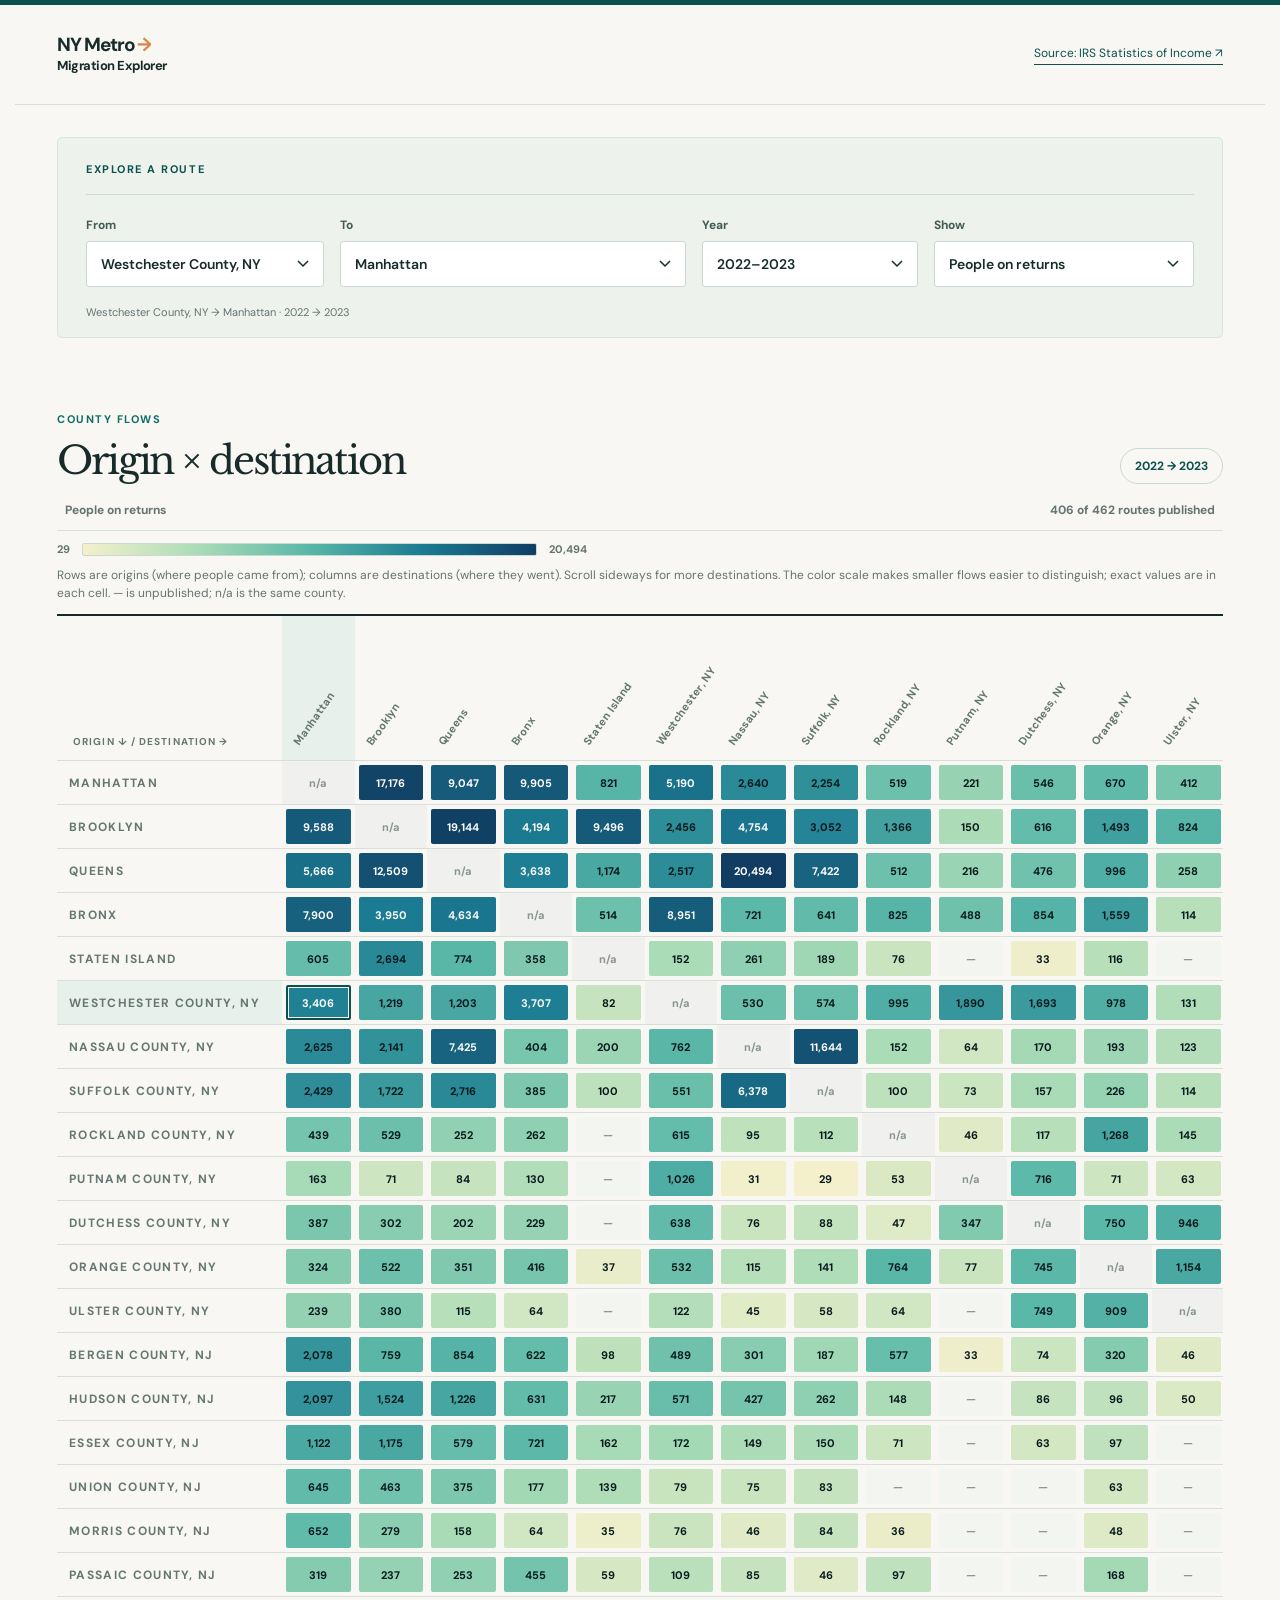
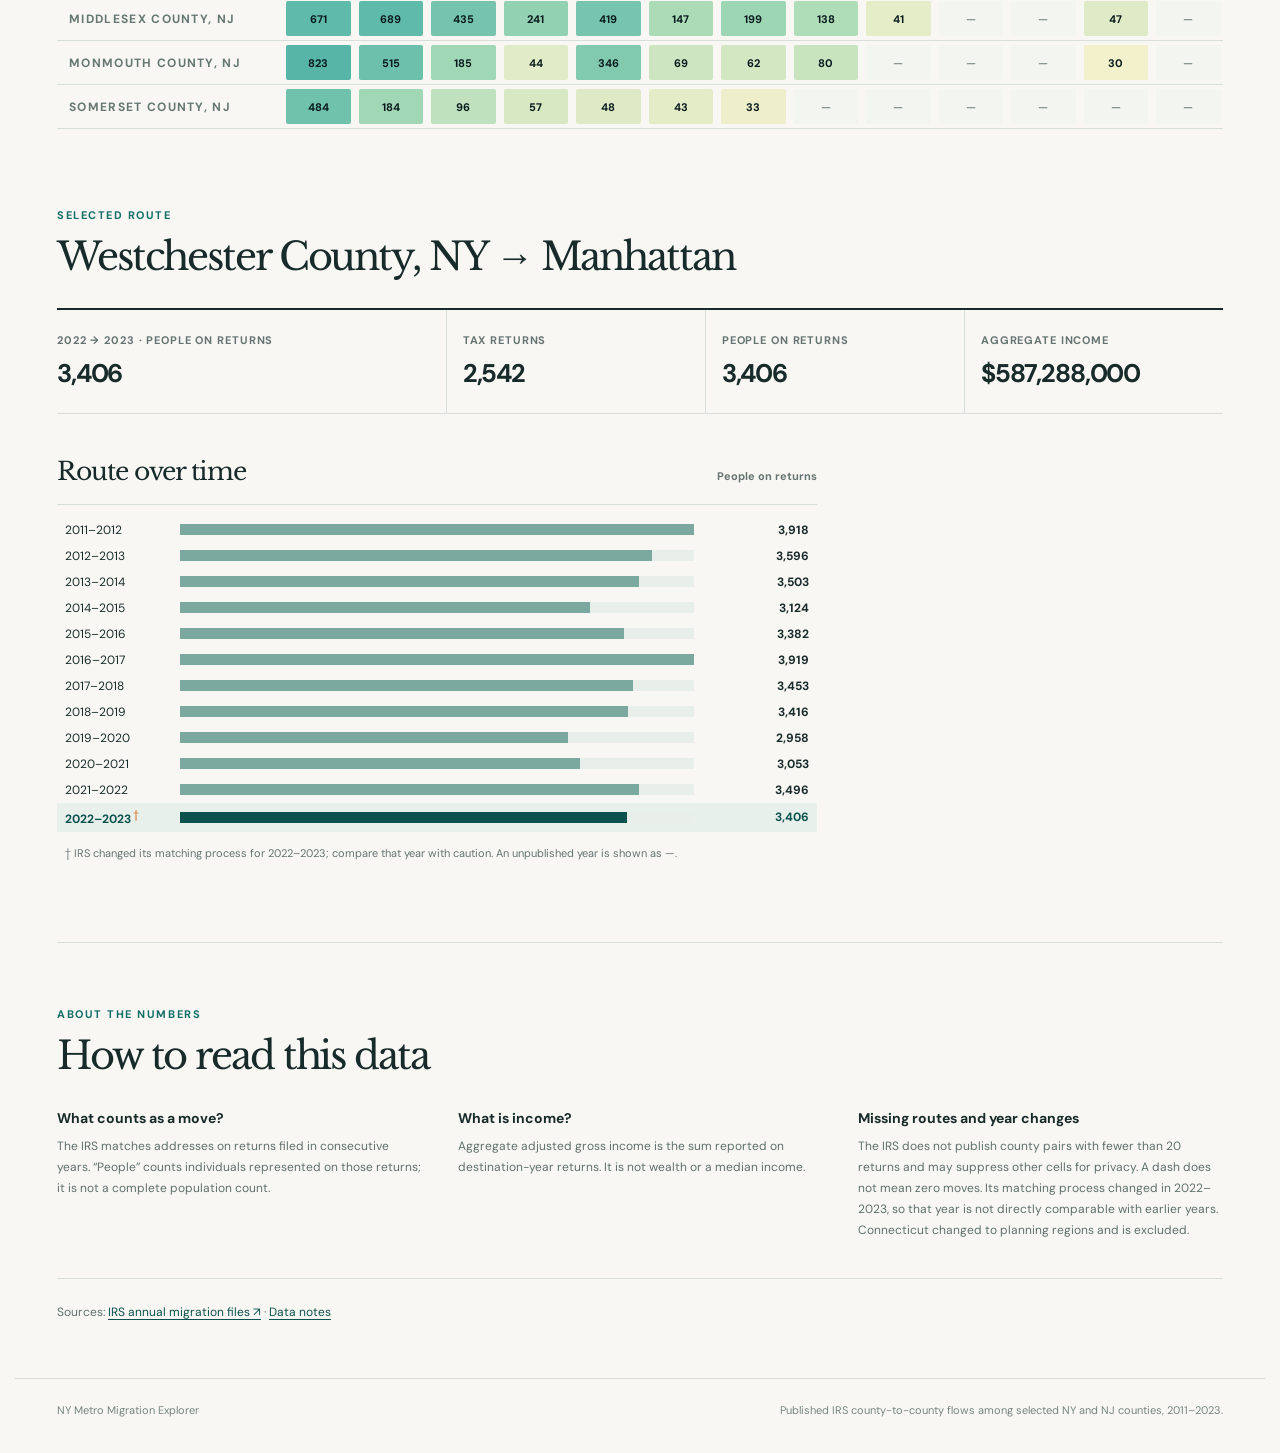
==== commit aa61f3f5: "default message" ====
--- a/county.html
+++ b/county.html
@@ -4,27 +4,21 @@
   <meta charset="utf-8">
   <meta name="viewport" content="width=device-width, initial-scale=1">
   <meta name="theme-color" content="#f8f7f3">
-  <title>NYC County Migration Explorer</title>
+  <title>NY Metro County Migration Explorer</title>
   <link rel="stylesheet" href="county.css">
 </head>
 <body>
   <div class="topline"></div>
   <header class="site-header shell">
-    <a class="brand" href="county.html">NYC<span class="brand-mark">→</span><br><span>Migration Explorer</span></a>
+    <a class="brand" href="county.html">NY Metro<span class="brand-mark">→</span><br><span>Migration Explorer</span></a>
     <a class="source-link" href="https://www.irs.gov/statistics/soi-tax-stats-migration-data" target="_blank" rel="noopener">Source: IRS Statistics of Income ↗</a>
   </header>
   <main class="shell">
-    <section class="intro">
-      <div class="eyebrow"><span class="eyebrow-dot"></span> COUNTY → COUNTY MIGRATION</div>
-      <h1>See where a borough’s<br><em>tax filers moved.</em></h1>
-      <p>Choose an NYC origin, a destination county, and a year. Every number is a published IRS origin → destination flow between two filing years.</p>
-    </section>
-
     <section class="control-panel" aria-label="Choose a route and year">
       <div class="control-heading">EXPLORE A ROUTE</div>
       <div class="controls">
-        <label>From <select id="origin" aria-label="Origin borough"></select></label>
-        <label>To <select id="destination" aria-label="Destination county"><option value="all">All destinations</option></select></label>
+        <label>From <select id="origin" aria-label="Origin county"></select></label>
+        <label>To <select id="destination" aria-label="Destination county"></select></label>
         <label>Year <select id="year" aria-label="Migration year"></select></label>
         <label>Show <select id="metric" aria-label="Measure">
           <option value="people">People on returns</option>
@@ -35,15 +29,16 @@
       <p class="filter-note" id="filter-note"></p>
     </section>
 
-    <section class="overview" aria-labelledby="ranking-title">
-      <div class="section-heading"><div><span class="section-kicker">DESTINATION ROUTES</span><h2 id="ranking-title">From Brooklyn</h2></div><span class="year-pill" id="year-pill"></span></div>
-      <p class="section-description">Each bar is one origin → destination route. Bars share the same scale. Select a route to see its yearly history.</p>
-      <div class="chart-key"><span id="chart-measure"></span><span id="chart-scale"></span></div>
-      <div class="ranking" id="ranking" aria-label="Ranked county-to-county routes"></div>
+    <section class="overview" aria-labelledby="grid-title">
+      <div class="section-heading"><div><span class="section-kicker">COUNTY FLOWS</span><h2 id="grid-title">Origin × destination</h2></div><span class="year-pill" id="year-pill"></span></div>
+      <div class="chart-key"><span id="chart-measure"></span><span id="grid-coverage"></span></div>
+      <div class="heat-legend" aria-label="Flow color scale"><span id="legend-min"></span><span class="heat-legend-ramp" aria-hidden="true"></span><span id="legend-max"></span></div>
+      <p class="grid-note">Rows are origins (where people came from); columns are destinations (where they went). Scroll sideways for more destinations. The color scale makes smaller flows easier to distinguish; exact values are in each cell. — is unpublished; n/a is the same county.</p>
+      <div class="flow-grid-scroll"><table class="flow-grid" id="flow-grid" aria-label="Origins by destination county"><thead></thead><tbody></tbody></table></div>
     </section>
 
     <section class="route-section" aria-labelledby="route-title">
-      <div class="section-heading"><div><span class="section-kicker">SELECTED ROUTE</span><h2 id="route-title">Brooklyn → Manhattan</h2></div></div>
+      <div class="section-heading"><div><span class="section-kicker">SELECTED ROUTE</span><h2 id="route-title">Westchester County, NY → Manhattan</h2></div></div>
       <div id="route-detail"></div>
     </section>
 
@@ -53,12 +48,12 @@
       <div class="method-grid">
         <div><h3>What counts as a move?</h3><p>The IRS matches addresses on returns filed in consecutive years. “People” counts individuals represented on those returns; it is not a complete population count.</p></div>
         <div><h3>What is income?</h3><p>Aggregate adjusted gross income is the sum reported on destination-year returns. It is not wealth or a median income.</p></div>
-        <div><h3>Missing routes and year changes</h3><p>A dash means the IRS did not publish that county pair, not zero moves. The IRS changed its matching process in 2022–2023, so that year is not directly comparable with earlier years. Connecticut changed to planning regions and is excluded.</p></div>
+        <div><h3>Missing routes and year changes</h3><p>The IRS does not publish county pairs with fewer than 20 returns and may suppress other cells for privacy. A dash does not mean zero moves. Its matching process changed in 2022–2023, so that year is not directly comparable with earlier years. Connecticut changed to planning regions and is excluded.</p></div>
       </div>
       <p class="method-foot">Sources: <a href="https://www.irs.gov/statistics/soi-tax-stats-migration-data" target="_blank" rel="noopener">IRS annual migration files ↗</a> · <a href="DATA_NOTES.md">Data notes</a></p>
     </section>
   </main>
-  <footer class="site-footer shell"><span>NYC Migration Explorer</span><span>Published IRS county-to-county outflow data, 2011–2023.</span></footer>
+  <footer class="site-footer shell"><span>NY Metro Migration Explorer</span><span>Published IRS county-to-county flows among selected NY and NJ counties, 2011–2023.</span></footer>
   <script src="county.js" defer></script>
 </body>
 </html>
--- a/county.css
+++ b/county.css
@@ -4,10 +4,13 @@
 @media(max-width:900px){.shell{padding-left:24px;padding-right:24px}.controls{grid-template-columns:repeat(2,1fr)}.chart-layout{grid-template-columns:1fr}.insight{position:static;min-height:0}.method-grid{gap:20px}.rank-row{grid-template-columns:28px 155px minmax(60px,1fr) 90px}}
 @media(max-width:600px){.site-header{height:78px}.source-link{font-size:10px;max-width:150px;text-align:right}.intro{padding:55px 0 43px}.intro p{font-size:15px}.controls{grid-template-columns:1fr}.control-panel{padding:19px}.overview,.table-section,.matrix-section{padding-top:58px}.summary-strip>div{padding:14px 8px 15px 0}.summary-strip>div+div{padding-left:10px}.summary-label{font-size:8px}.summary-strip strong{font-size:19px}.rank-row{grid-template-columns:22px 112px minmax(30px,1fr) 71px;gap:7px}.rank-name,.rank-value{font-size:11px}.rank-name small{display:none}.bar-track{height:12px}.method-grid{grid-template-columns:1fr;gap:10px}.site-footer{display:block}.site-footer span{display:block;margin-top:7px}td,th{padding:12px}}
 
-/* Route-first chart and history */
-.intro{padding-bottom:48px}.controls{grid-template-columns:1.1fr 1.6fr 1fr 1.2fr}
+/* Route grid and history */
+main>.control-panel{margin-top:32px}.controls{grid-template-columns:1.1fr 1.6fr 1fr 1.2fr}
 .overview{padding-top:70px}.overview .section-heading{margin-bottom:18px}.overview .section-description{margin:0 0 22px}
 .chart-key{display:flex;justify-content:space-between;gap:12px;color:var(--muted);font-size:12px;font-weight:700;border-bottom:1px solid var(--line);padding:0 8px 12px;margin-bottom:7px}
+.heat-legend{display:flex;align-items:center;gap:12px;max-width:530px;margin:11px 0 10px;color:var(--muted);font-size:11px;font-weight:700;font-variant-numeric:tabular-nums}.heat-legend-ramp{height:13px;flex:1;border:1px solid #cbd8cf;border-radius:2px;background:linear-gradient(90deg,#f5f0cc 0%,#abdcb7 25%,#59b7a8 50%,#1b7b92 75%,#113d63 100%)}
+.grid-note{font-size:12px;line-height:1.5;color:var(--muted);margin:0 0 12px}.unpublished-note{background:#f3f5f1;border-left:3px solid var(--orange);padding:12px 15px;color:#425650;font-size:13px;line-height:1.5;margin:0 0 18px}
+.flow-grid-scroll{overflow-x:auto;border-top:2px solid var(--ink)}.flow-grid{min-width:1820px;width:100%;table-layout:fixed;border-collapse:separate;border-spacing:0}.flow-grid th:first-child{width:225px}.flow-grid thead th{position:sticky;top:0;height:145px;background:var(--paper);z-index:2;text-align:center;white-space:normal;line-height:1.3}.flow-grid thead th:first-child{text-align:left;left:0;z-index:3;vertical-align:bottom;padding-bottom:12px}.flow-grid thead .axis-label{position:absolute;left:20px;bottom:12px;display:block;white-space:nowrap;transform:rotate(-55deg);transform-origin:left bottom;font-size:11px;letter-spacing:0;text-transform:none}.flow-grid tbody th{position:sticky;left:0;z-index:1;background:var(--paper);text-align:left;font-size:12px;font-weight:700;padding:6px 12px;border-bottom:1px solid var(--line);white-space:normal}.flow-grid th.selected-axis{background:var(--soft)}.flow-grid td{padding:4px;border-bottom:1px solid var(--line);text-align:center}.flow-grid td.same-county{background:#f0f1ee;color:#899590;font-size:11px;font-weight:700}.flow-cell{display:block;width:100%;min-height:35px;border:1px solid transparent;border-radius:2px;background:var(--cell-bg);color:var(--cell-ink);font:700 11px 'DM Sans',Arial,sans-serif;font-variant-numeric:tabular-nums;white-space:nowrap;cursor:pointer}.flow-cell:hover,.flow-cell:focus-visible{border-color:var(--teal-dark);outline:none}.flow-cell.active{border:2px solid var(--teal-dark);box-shadow:inset 0 0 0 1px var(--paper)}.flow-cell.unpublished{background:#f3f5f1;color:#87938f}.flow-grid tbody tr:hover th{background:#eef2ec}
 .ranking{gap:3px}.rank-row{grid-template-columns:36px minmax(225px,310px) minmax(80px,1fr) 115px;gap:18px;padding:10px 12px 10px 0;min-height:42px}
 .rank-row:focus-visible{outline:2px solid var(--teal);outline-offset:2px}.rank-name{font-size:13px}.rank-name b{color:var(--orange);padding:0 4px}.rank-value{font-size:14px}
 .bar-track{height:17px;border-radius:2px;overflow:hidden}.bar-fill{border-radius:2px;background:#79aaa0}.rank-row.active .bar-fill{background:var(--teal-dark)}
@@ -17,4 +20,4 @@
 .history{max-width:760px;margin-top:42px}.history-heading{display:flex;align-items:baseline;justify-content:space-between;gap:12px;border-bottom:1px solid var(--line);margin-bottom:12px}.history-heading h3{font:400 25px/1.3 'Libre Baskerville',Georgia,serif;letter-spacing:-.04em;margin-bottom:15px}.history-heading span{font-size:11px;color:var(--muted);font-weight:700}
 .history-row{display:grid;grid-template-columns:100px minmax(60px,1fr) 100px;gap:15px;align-items:center;padding:5px 8px;font-size:12px;font-variant-numeric:tabular-nums}.history-row.current{background:var(--soft);color:var(--teal-dark);font-weight:700}.history-row strong{text-align:right}.history-track{height:11px;background:#e8eeea}.history-track i{height:100%;display:block;background:#7ca99f}.history-row.current .history-track i{background:var(--teal-dark)}.history-row sup{color:var(--orange);font-weight:700;margin-left:2px}.history p{font-size:11px;color:var(--muted);line-height:1.55;margin:13px 8px 0}
 @media(max-width:900px){.controls{grid-template-columns:repeat(2,1fr)}.rank-row{grid-template-columns:30px minmax(190px,260px) minmax(60px,1fr) 100px}.route-summary{grid-template-columns:repeat(2,1fr)}.route-summary>div:nth-child(3){border-left:0}}
-@media(max-width:600px){.controls{grid-template-columns:1fr}.rank-row{grid-template-columns:22px minmax(0,1fr) 72px;gap:7px}.rank-row .bar-track{grid-column:2 / 4;grid-row:2;height:7px}.rank-name{font-size:11px}.rank-value{font-size:11px}.route-section{padding-top:55px}.route-summary{grid-template-columns:1fr 1fr}.route-summary>div{padding:15px 8px}.route-summary span{font-size:9px}.route-summary strong{font-size:17px}.history-row{grid-template-columns:88px minmax(40px,1fr) 75px;gap:7px;font-size:10px}}
+@media(max-width:600px){.controls{grid-template-columns:1fr}.chart-key{font-size:10px}.flow-grid{min-width:1750px}.flow-grid th:first-child{width:190px}.route-section{padding-top:55px}.route-summary{grid-template-columns:1fr 1fr}.route-summary>div{padding:15px 8px}.route-summary span{font-size:9px}.route-summary strong{font-size:17px}.history-row{grid-template-columns:88px minmax(40px,1fr) 75px;gap:7px;font-size:10px}}
